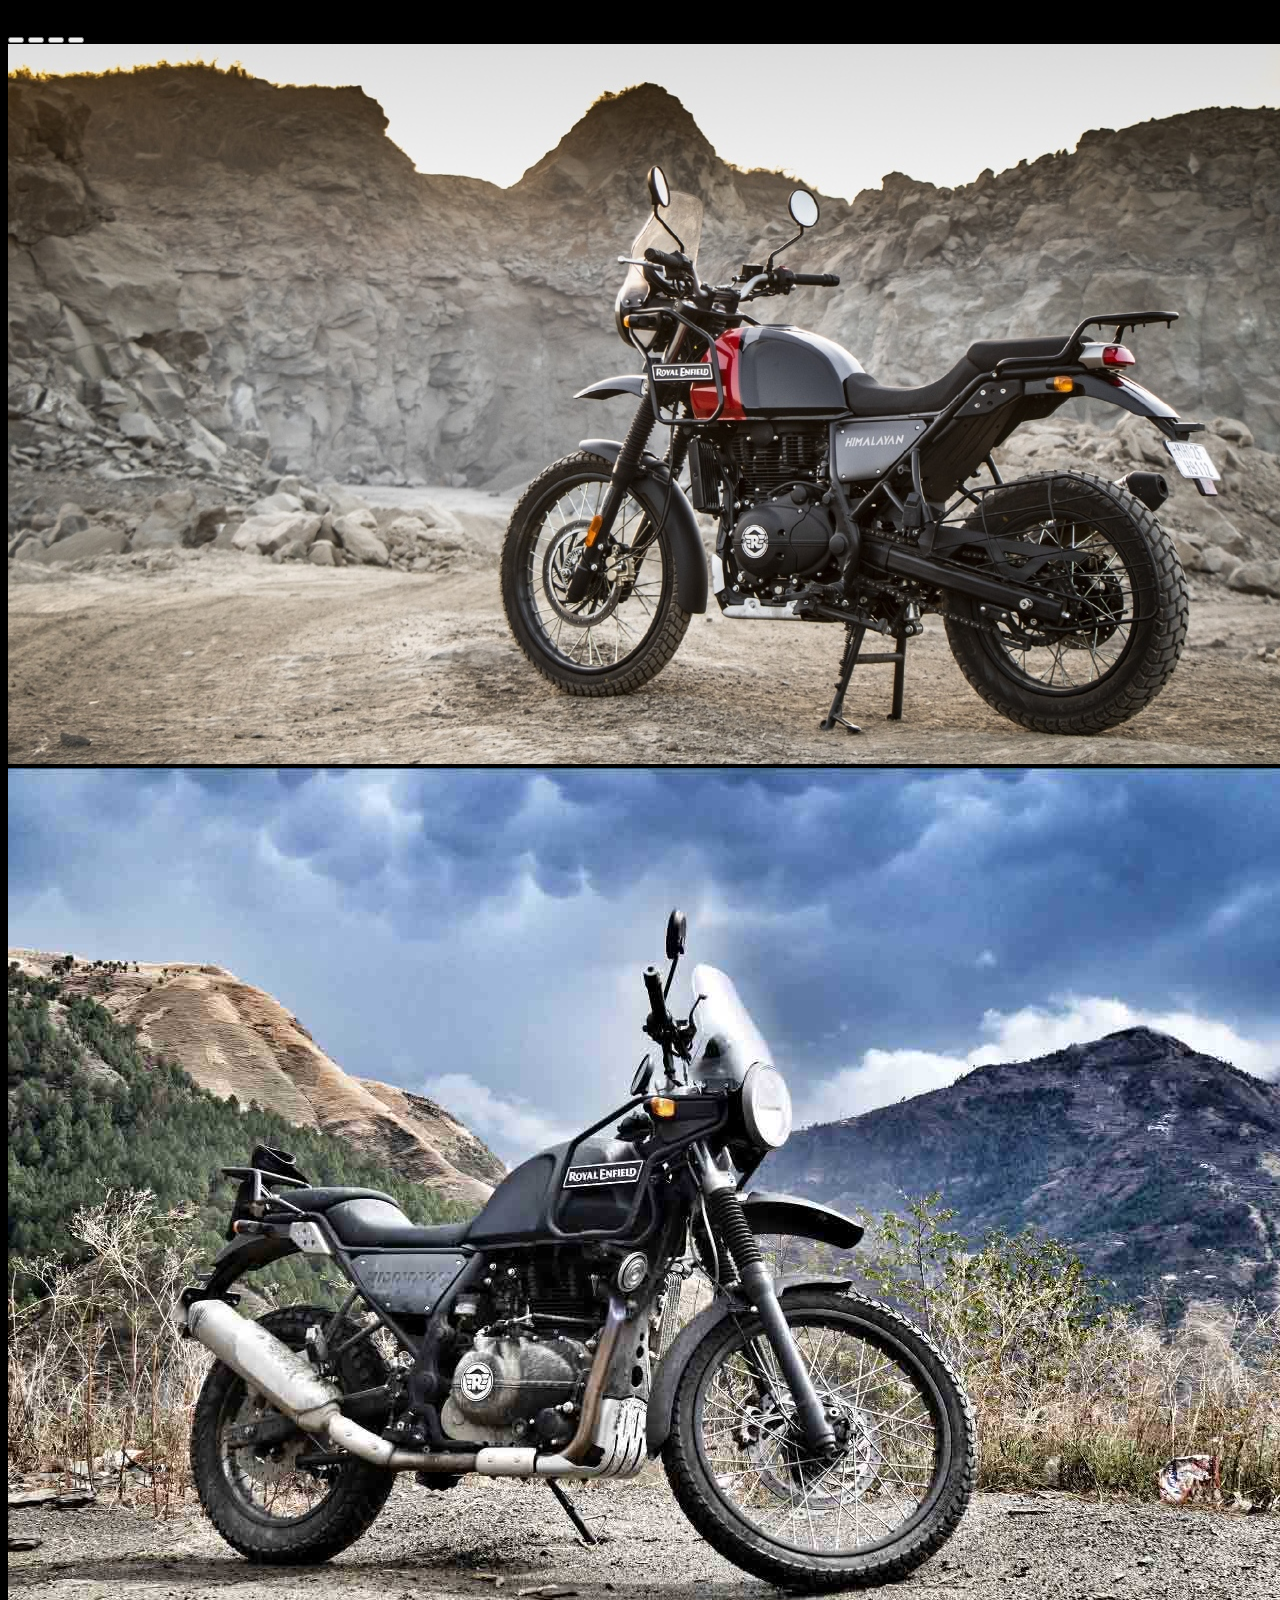
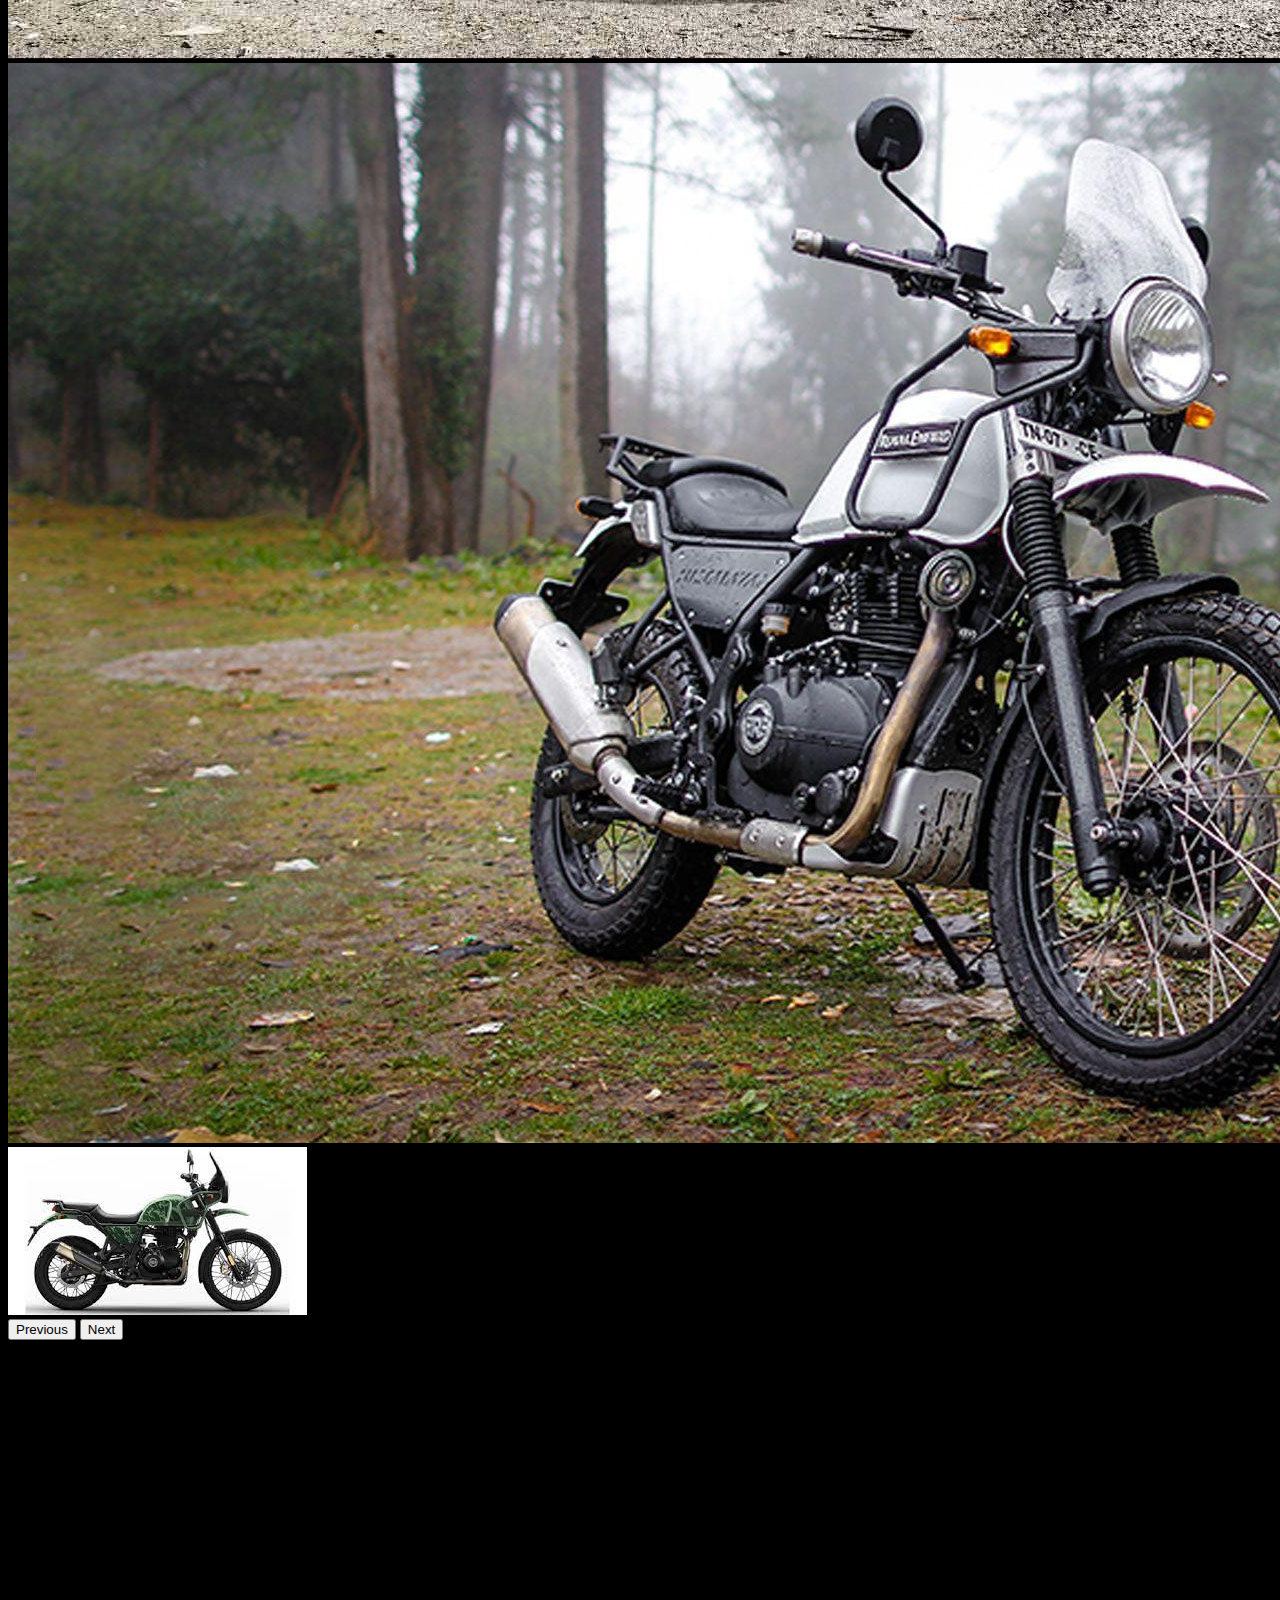
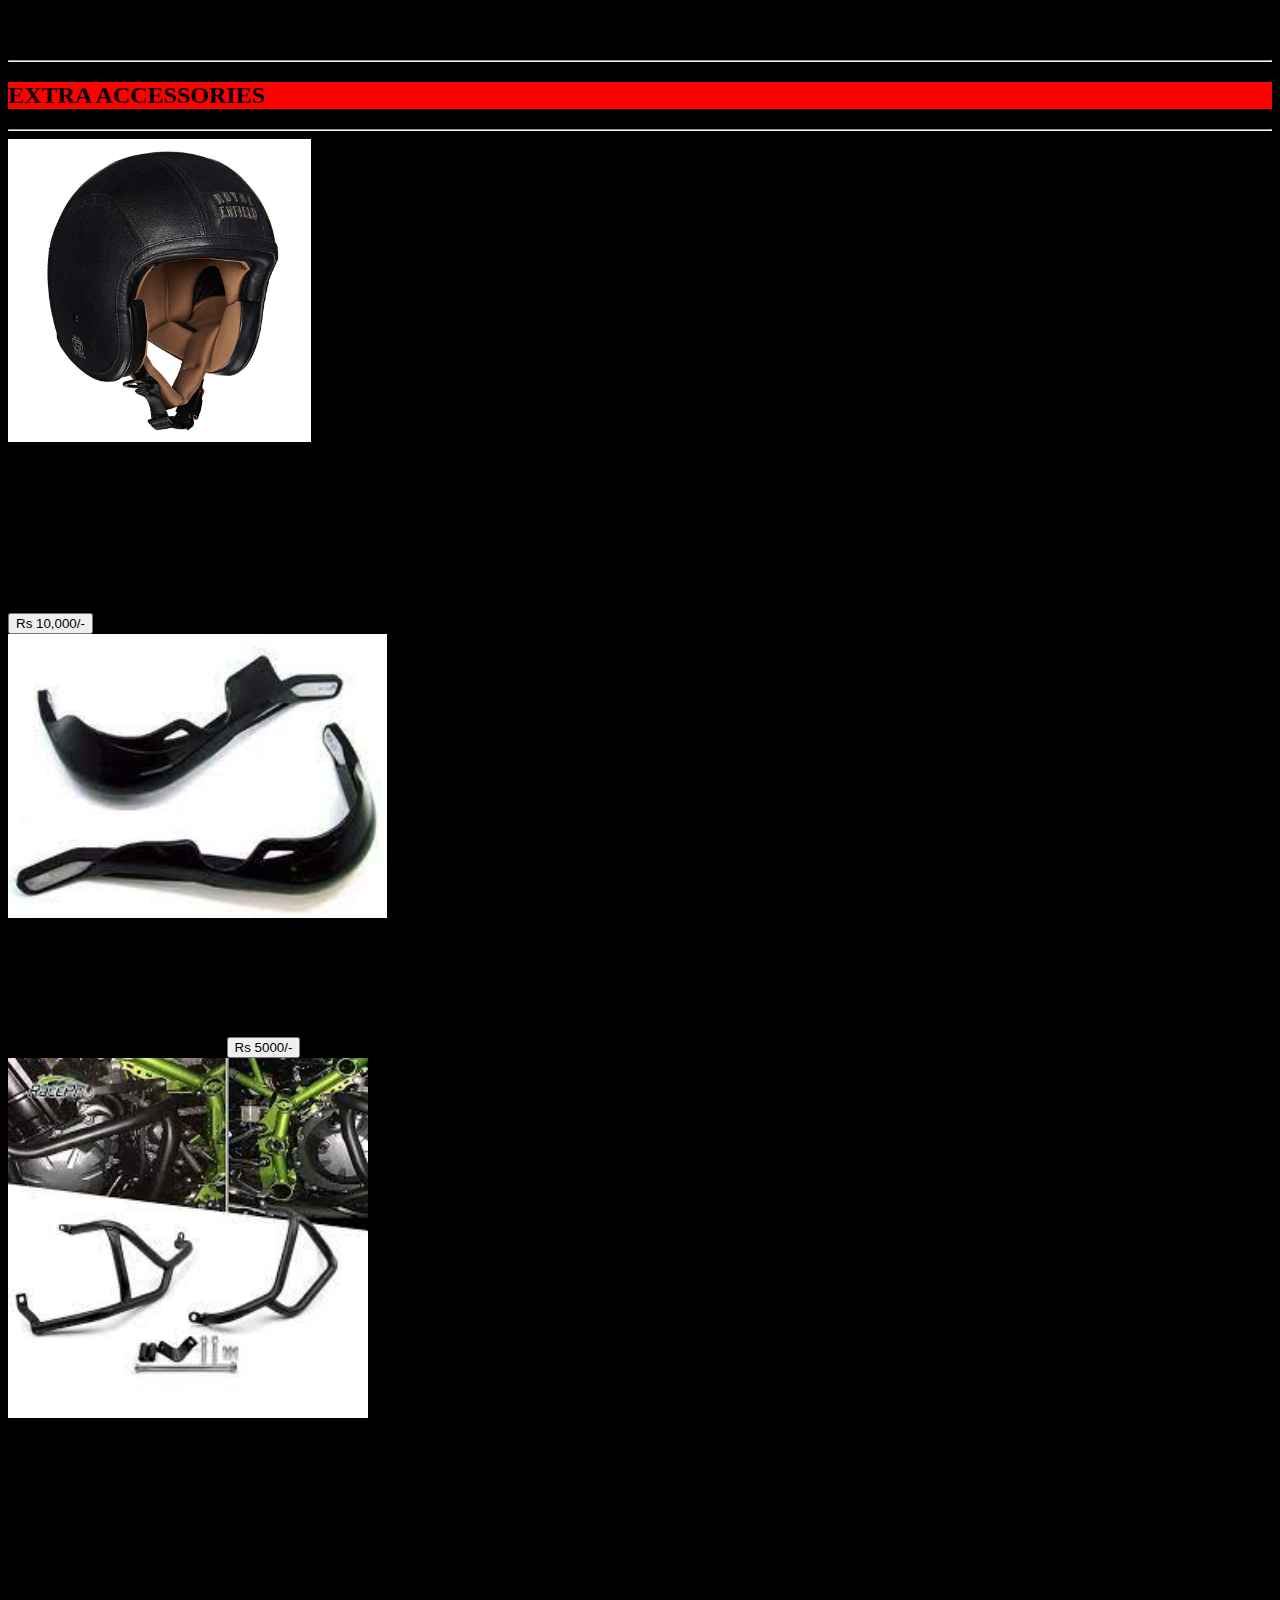
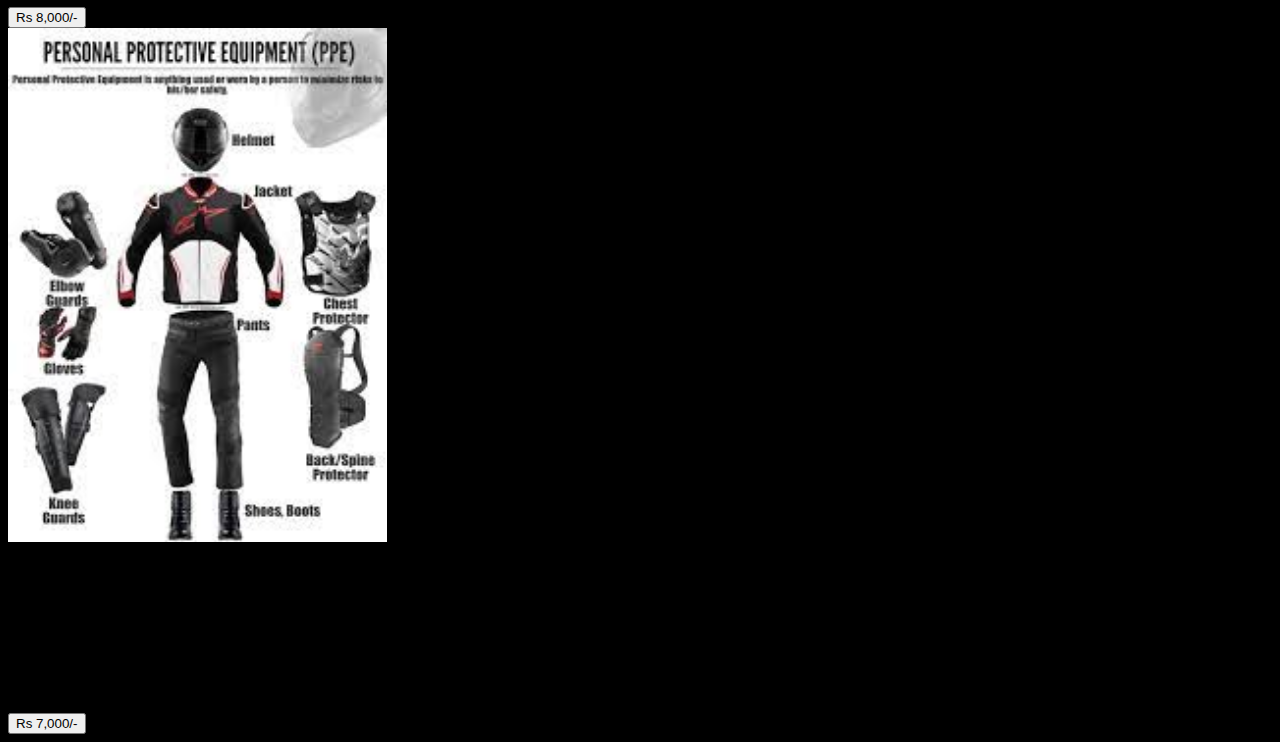
==== index.html @ 21313d27 "Add files via upload" ====
<!DOCTYPE html>
<html lang="en">
<head>
    <meta charset="UTF-8">
    <meta http-equiv="X-UA-Compatible" content="IE=edge">
    <meta name="viewport" content="width=device-width, initial-scale=1.0">
    <title>Document</title>
    <link href="https://cdn.jsdelivr.net/npm/bootstrap@5.0.2/dist/css/bootstrap.min.css" rel="stylesheet" integrity="sha384-EVSTQN3/azprG1Anm3QDgpJLIm9Nao0Yz1ztcQTwFspd3yD65VohhpuuCOmLASjC" crossorigin="anonymous">
    <link rel="stylesheet" href="style.css">
</head>
<body>
   <div class="container card-group">
       <div class="card" style="width: 50%">

           <div class="card-header">
               himalyan
           </div>
           <div class="card-body">
            <div id="carouselExampleIndicators" class="carousel slide" data-bs-ride="carousel">
                <div class="carousel-indicators">
                  <button type="button" data-bs-target="#carouselExampleIndicators" data-bs-slide-to="0" class="active" aria-current="true" aria-label="Slide 1"></button>
                  <button type="button" data-bs-target="#carouselExampleIndicators" data-bs-slide-to="1" aria-label="Slide 2"></button>
                  <button type="button" data-bs-target="#carouselExampleIndicators" data-bs-slide-to="2" aria-label="Slide 3"></button>
                  <button type="button" data-bs-target="#carouselExampleIndicators" data-bs-slide-to="3" aria-label="Slide 3"></button>
                </div>
                <div class="carousel-inner">
                  <div class="carousel-item active">
                    <img src="2.jpeg" class="d-block w-100 " alt="...">
                  </div>
        
        
                  <div class="carousel-item">
                    <img src="10.jpg" class="d-block w-100" alt="...">
                  </div>
        
                  <div class="carousel-item">
                    <img src="6.jpg" class="d-block w-100" alt="...">
                  </div>
        
        
                  <div class="carousel-item">
                    <img src="19.jfif" class="d-block w-100" alt="...">
                  </div>
                </div>
        
        
                <button class="carousel-control-prev" type="button" data-bs-target="#carouselExampleIndicators" data-bs-slide="prev">
                  <span class="carousel-control-prev-icon" aria-hidden="true"></span>
                  <span class="visually-hidden">Previous</span>
                </button>
                <button class="carousel-control-next" type="button" data-bs-target="#carouselExampleIndicators" data-bs-slide="next">
                  <span class="carousel-control-next-icon" aria-hidden="true"></span>
                  <span class="visually-hidden">Next</span>
                </button>
                
              </div>
           </div>
       </div>
       <div class="card" style="width: 50%">

        <div class="card-header">
            himalyan
        </div>
        <div class="card-body">
            basic features
                 <h3>PURPOSE</h3>
                 <p>The most versatile Royal Enfield motorcycle that can take riders almost everywhere they want to go - On road or Off-road. Ride along on a journey to the toughest terrains with the Royal Enfield Himalayan</p>
                 <h3>ENGINE-CC</h3>
                 <p>411 CC</p>  
                 <h3>ON ROAD PRICE</h3>
                 <P>Rs.2,48,000/-</P>     
                </div>

    </div>

   </div>
   <hr>
   <h2>EXTRA ACCESSORIES</h2>
   <hr>
   <div class="container card-group">
       
       <div class="card" style="width: 30%;">
        <img src="11.jpg" alt=""  width="80%" class="img img-thumbnail">
           <div class="card-body">
               <h4 class="text-primary">helmet</h4>
               <p>A helmet aims to reduce the risk of serious head and brain injuries by reducing the impact of a force or collision to the head. A helmet works in three ways: It reduces the deceleration of the skull, and hence the brain movement, by manag- ing the impact.</p>
               <button class="btn btn-primary float-end">Rs 10,000/-</button>          
            </div>

       </div>
       <div class="card" style="width: 30%;">
        <img src="12.jfif" alt=" " width="100%"    class="img img-thumbnail ">
           <div class="card-body">
               <h4 class="text-primary">helmet</h4>
               <p></p>Handguards are primarily used on dirt bikes or on/off road bikes, to keep branches from hitting the backs of your fingers while you ride on trails. That hurts. A lot! The guards keep that from happening.
               <button class="btn btn-primary float-end">Rs 5000/-</button>          
            </div>

       </div>
       <div class="card" style="width: 30%;">
        <img src="13.jfif" alt=""  width="95%" class="img img-thumbnail">
           <div class="card-body">
               <h4 class="text-primary">Engine-guard</h4>
               <p>Motorcycle Engine Guards: To Mitigate Damage And Ensure Safety. Motorcycle engine guards help to protect your bike's engine in the event of a crash. These motorcycle engine guards are known to work as the first point of contact between your bike and the ground in case of a skid</p>
               <button class="btn btn-primary float-end">Rs 8,000/-</button>          
            </div>

       </div>
       <div class="card" style="width: 30%;">
        <img src="14.jfif" alt="" width="100%" class="img img-thumbnail">
           <div class="card-body">
               <h4 class="text-primary">helmet</h4>
               <p>Most riding jackets have armour on the elbow and shoulder areas and foam padding or armour at the back. This armour helps to protect the body from impact by providing cushioning on the areas that are most likely to sustain impact during a crash.</p>
               <button class="btn btn-primary float-end">Rs 7,000/-</button>          
            </div>

       </div>

   </div>
    
</body>
<script src="https://cdn.jsdelivr.net/npm/bootstrap@5.0.2/dist/js/bootstrap.bundle.min.js" integrity="sha384-MrcW6ZMFYlzcLA8Nl+NtUVF0sA7MsXsP1UyJoMp4YLEuNSfAP+JcXn/tWtIaxVXM" crossorigin="anonymous"></script>
</html>
---- style.css ----
body
{
    background-color: black;

}
h2{
    background-color: red;
    text-decoration-color: royalblue;
}
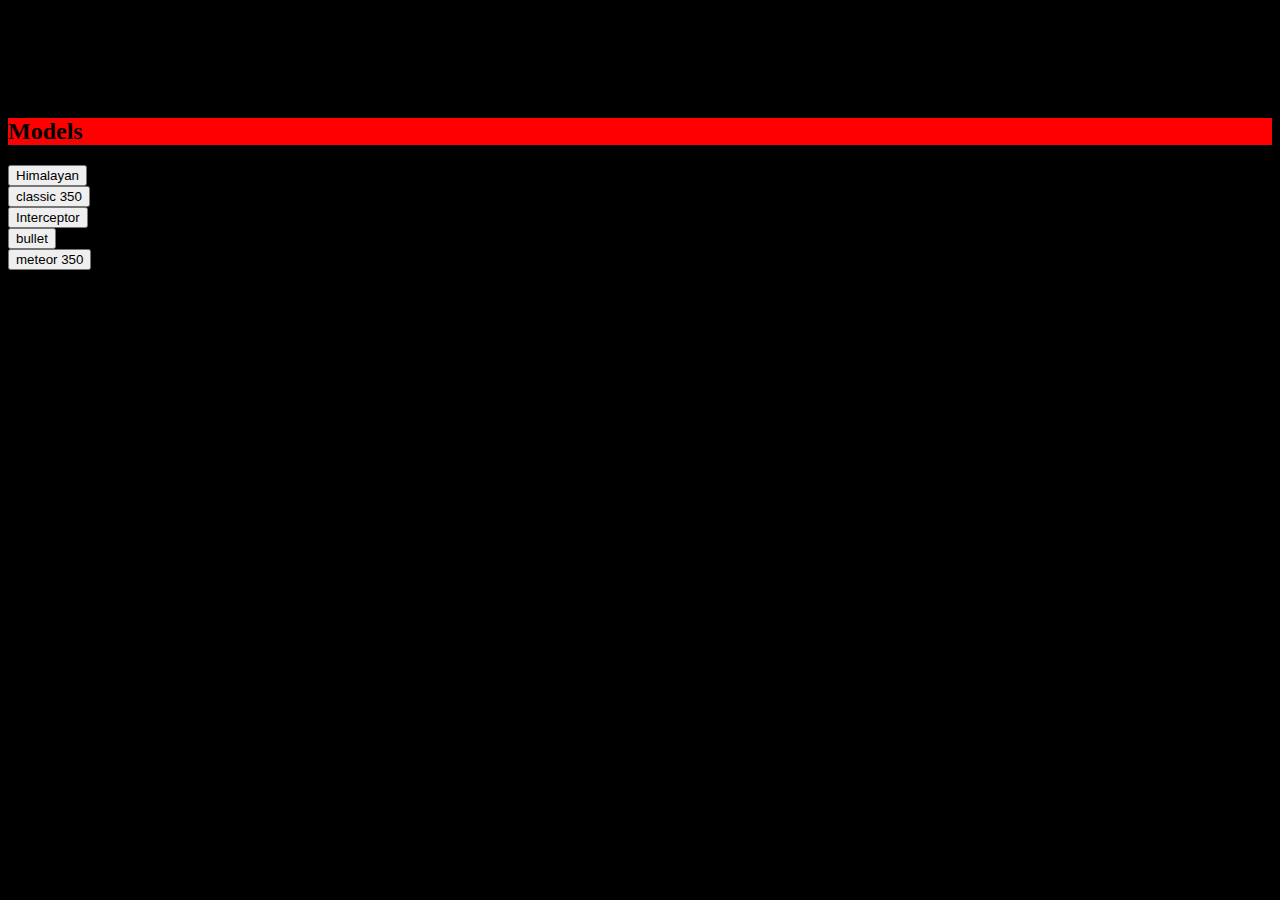
==== commit 435986cc: "Add files via upload" ====
--- a/index.html
+++ b/index.html
@@ -9,115 +9,18 @@
     <link rel="stylesheet" href="style.css">
 </head>
 <body>
-   <div class="container card-group">
-       <div class="card" style="width: 50%">
+         <header> <h1 class="text-danger" >ROYAL ENFIELD </h1>&nbsp;  &nbsp; &nbsp; &nbsp; &nbsp; &nbsp; &nbsp; &nbsp; &nbsp; &nbsp; &nbsp; &nbsp; &nbsp; &nbsp; &nbsp; <h2 class="text-danger">Models</h2></header>   
+        
+    <a href="http://127.0.0.1:5500/Royal%20enfield%20project/himalyan/index.html" target="  "><button class="btn btn-primary">Himalayan</button></a><br>
+    <a href="http://127.0.0.1:5500/Royal%20enfield%20project/classic%20350/classic.html" target="  "><button class="btn btn-primary">classic 350</button></a><br>
+    <a href="http://127.0.0.1:5500/Royal%20enfield%20project/himalyan/index.html"><button class="btn btn-primary">Interceptor</button></a><br>
+    <a href="http://127.0.0.1:5500/Royal%20enfield%20project/himalyan/index.html"><button class="btn btn-primary">bullet</button></a><br>
+    <a href="http://127.0.0.1:5500/Royal%20enfield%20project/himalyan/index.html"><button class="btn btn-primary">meteor 350</button></a><br>
+       
+    
+ 
 
-           <div class="card-header">
-               himalyan
-           </div>
-           <div class="card-body">
-            <div id="carouselExampleIndicators" class="carousel slide" data-bs-ride="carousel">
-                <div class="carousel-indicators">
-                  <button type="button" data-bs-target="#carouselExampleIndicators" data-bs-slide-to="0" class="active" aria-current="true" aria-label="Slide 1"></button>
-                  <button type="button" data-bs-target="#carouselExampleIndicators" data-bs-slide-to="1" aria-label="Slide 2"></button>
-                  <button type="button" data-bs-target="#carouselExampleIndicators" data-bs-slide-to="2" aria-label="Slide 3"></button>
-                  <button type="button" data-bs-target="#carouselExampleIndicators" data-bs-slide-to="3" aria-label="Slide 3"></button>
-                </div>
-                <div class="carousel-inner">
-                  <div class="carousel-item active">
-                    <img src="2.jpeg" class="d-block w-100 " alt="...">
-                  </div>
-        
-        
-                  <div class="carousel-item">
-                    <img src="10.jpg" class="d-block w-100" alt="...">
-                  </div>
-        
-                  <div class="carousel-item">
-                    <img src="6.jpg" class="d-block w-100" alt="...">
-                  </div>
-        
-        
-                  <div class="carousel-item">
-                    <img src="19.jfif" class="d-block w-100" alt="...">
-                  </div>
-                </div>
-        
-        
-                <button class="carousel-control-prev" type="button" data-bs-target="#carouselExampleIndicators" data-bs-slide="prev">
-                  <span class="carousel-control-prev-icon" aria-hidden="true"></span>
-                  <span class="visually-hidden">Previous</span>
-                </button>
-                <button class="carousel-control-next" type="button" data-bs-target="#carouselExampleIndicators" data-bs-slide="next">
-                  <span class="carousel-control-next-icon" aria-hidden="true"></span>
-                  <span class="visually-hidden">Next</span>
-                </button>
-                
-              </div>
-           </div>
-       </div>
-       <div class="card" style="width: 50%">
-
-        <div class="card-header">
-            himalyan
-        </div>
-        <div class="card-body">
-            basic features
-                 <h3>PURPOSE</h3>
-                 <p>The most versatile Royal Enfield motorcycle that can take riders almost everywhere they want to go - On road or Off-road. Ride along on a journey to the toughest terrains with the Royal Enfield Himalayan</p>
-                 <h3>ENGINE-CC</h3>
-                 <p>411 CC</p>  
-                 <h3>ON ROAD PRICE</h3>
-                 <P>Rs.2,48,000/-</P>     
-                </div>
-
-    </div>
-
-   </div>
-   <hr>
-   <h2>EXTRA ACCESSORIES</h2>
-   <hr>
-   <div class="container card-group">
-       
-       <div class="card" style="width: 30%;">
-        <img src="11.jpg" alt=""  width="80%" class="img img-thumbnail">
-           <div class="card-body">
-               <h4 class="text-primary">helmet</h4>
-               <p>A helmet aims to reduce the risk of serious head and brain injuries by reducing the impact of a force or collision to the head. A helmet works in three ways: It reduces the deceleration of the skull, and hence the brain movement, by manag- ing the impact.</p>
-               <button class="btn btn-primary float-end">Rs 10,000/-</button>          
-            </div>
-
-       </div>
-       <div class="card" style="width: 30%;">
-        <img src="12.jfif" alt=" " width="100%"    class="img img-thumbnail ">
-           <div class="card-body">
-               <h4 class="text-primary">helmet</h4>
-               <p></p>Handguards are primarily used on dirt bikes or on/off road bikes, to keep branches from hitting the backs of your fingers while you ride on trails. That hurts. A lot! The guards keep that from happening.
-               <button class="btn btn-primary float-end">Rs 5000/-</button>          
-            </div>
-
-       </div>
-       <div class="card" style="width: 30%;">
-        <img src="13.jfif" alt=""  width="95%" class="img img-thumbnail">
-           <div class="card-body">
-               <h4 class="text-primary">Engine-guard</h4>
-               <p>Motorcycle Engine Guards: To Mitigate Damage And Ensure Safety. Motorcycle engine guards help to protect your bike's engine in the event of a crash. These motorcycle engine guards are known to work as the first point of contact between your bike and the ground in case of a skid</p>
-               <button class="btn btn-primary float-end">Rs 8,000/-</button>          
-            </div>
-
-       </div>
-       <div class="card" style="width: 30%;">
-        <img src="14.jfif" alt="" width="100%" class="img img-thumbnail">
-           <div class="card-body">
-               <h4 class="text-primary">helmet</h4>
-               <p>Most riding jackets have armour on the elbow and shoulder areas and foam padding or armour at the back. This armour helps to protect the body from impact by providing cushioning on the areas that are most likely to sustain impact during a crash.</p>
-               <button class="btn btn-primary float-end">Rs 7,000/-</button>          
-            </div>
-
-       </div>
-
-   </div>
-    
+    <h5 class="text-danger" >motorcycles &nbsp;  &nbsp; &nbsp; &nbsp; &nbsp; &nbsp; &nbsp; &nbsp; &nbsp; &nbsp; &nbsp; &nbsp; &nbsp; &nbsp; &nbsp;     loacation  &nbsp; &nbsp; &nbsp; &nbsp; &nbsp; &nbsp; &nbsp; &nbsp; &nbsp; &nbsp; &nbsp; &nbsp; &nbsp; &nbsp; &nbsp; &nbsp; &nbsp;            aboutme</h5>
 </body>
 <script src="https://cdn.jsdelivr.net/npm/bootstrap@5.0.2/dist/js/bootstrap.bundle.min.js" integrity="sha384-MrcW6ZMFYlzcLA8Nl+NtUVF0sA7MsXsP1UyJoMp4YLEuNSfAP+JcXn/tWtIaxVXM" crossorigin="anonymous"></script>
 </html>